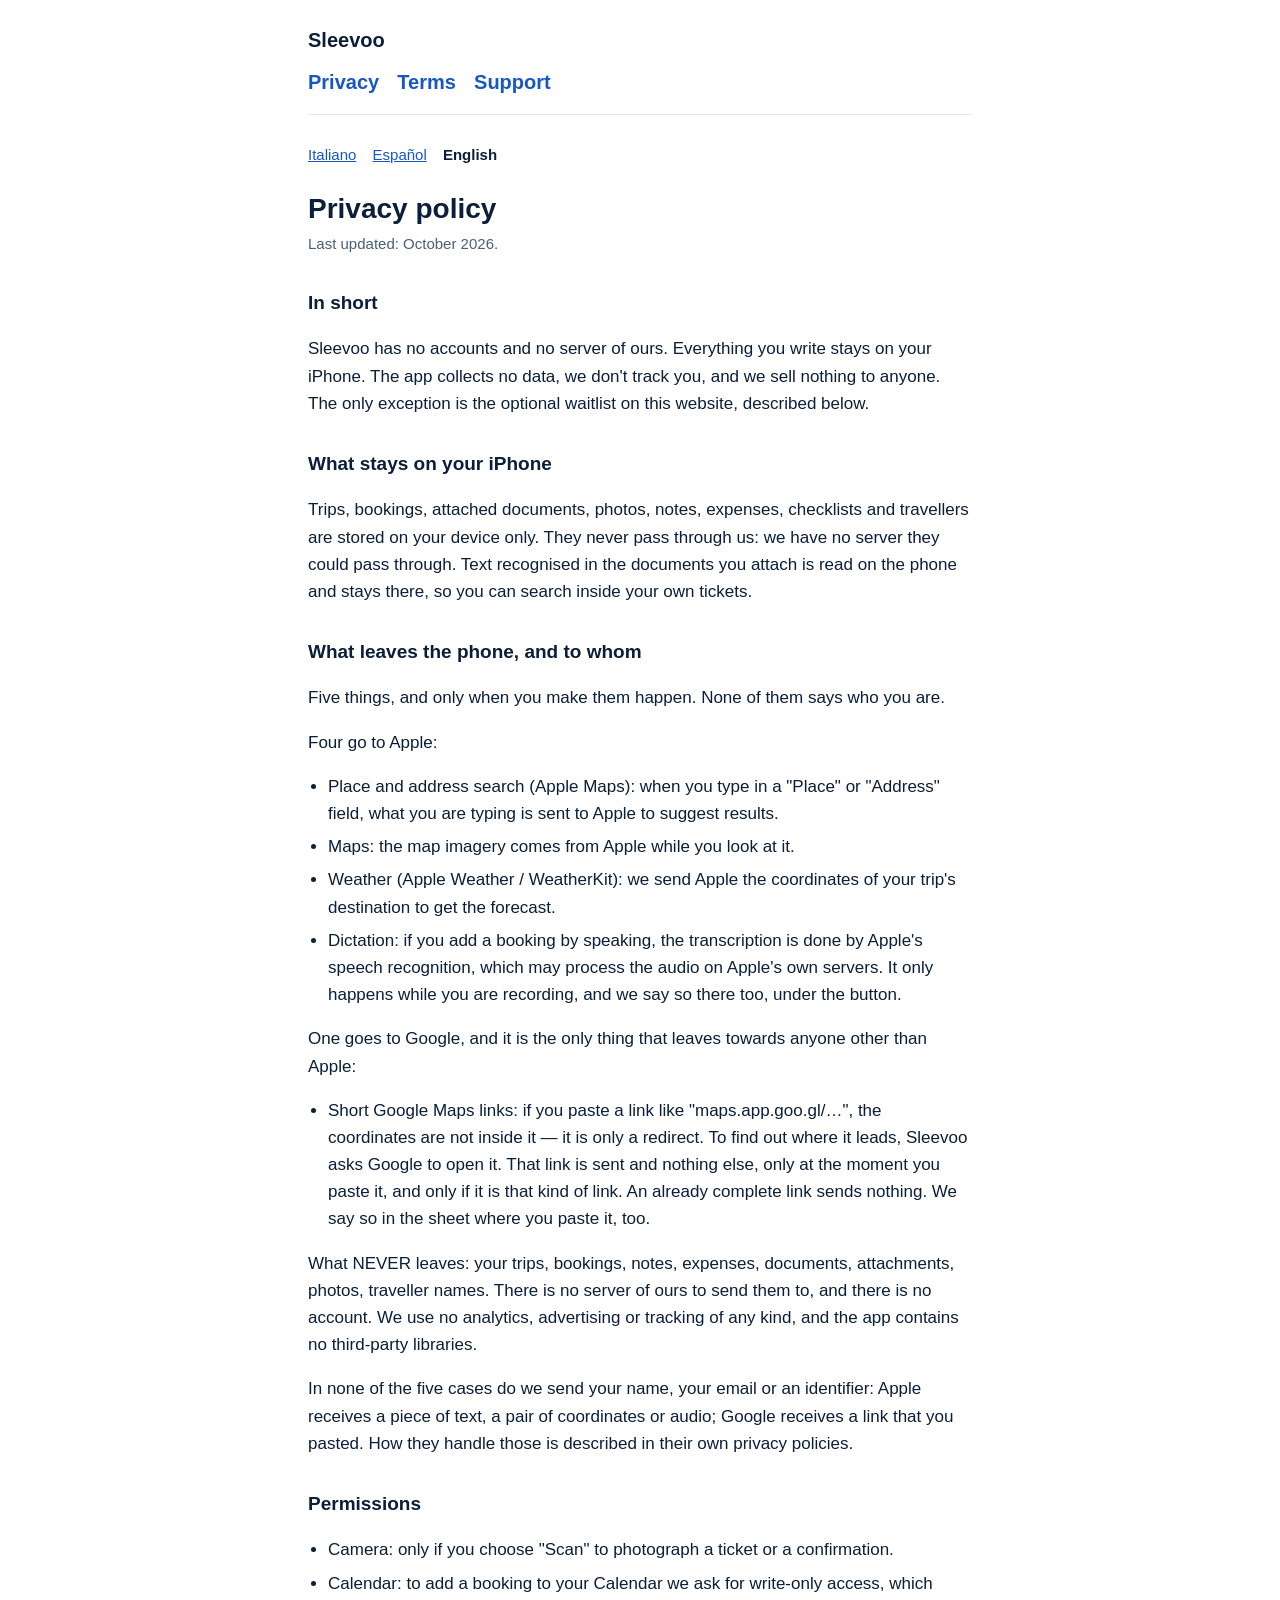
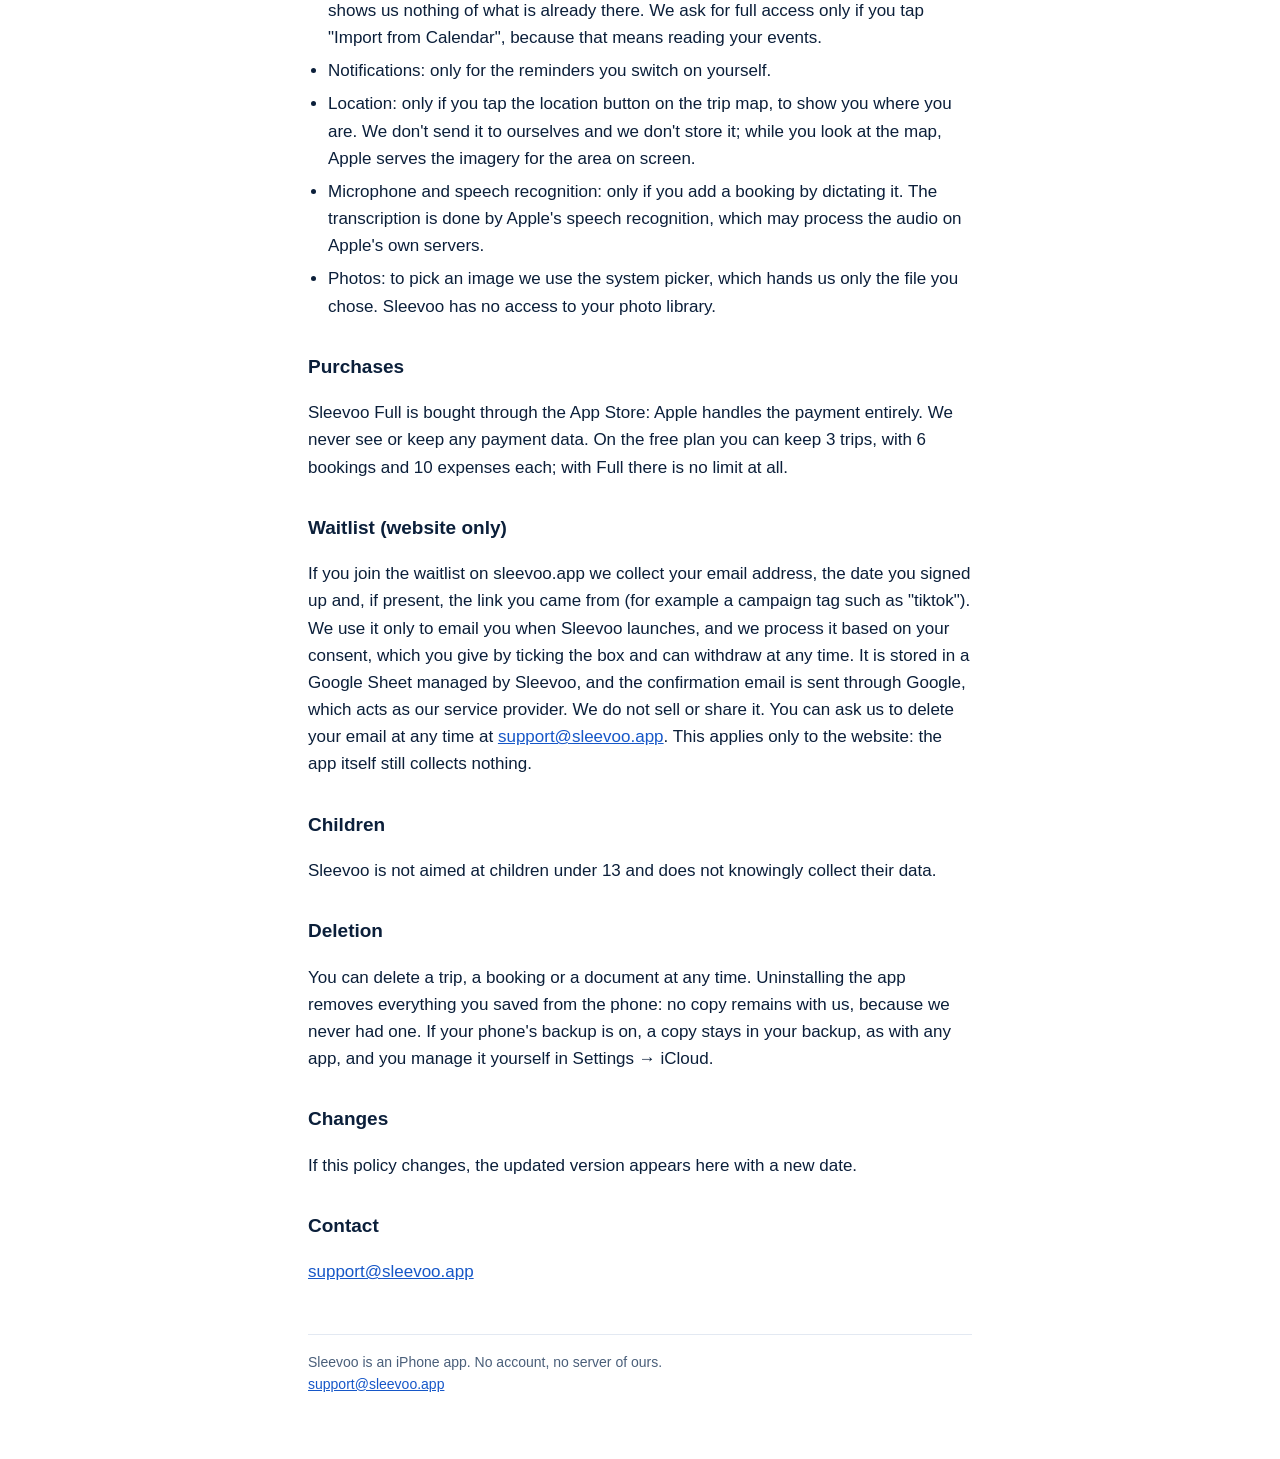
==== en/privacy.html @ 6f4e6257 "Add files via upload" ====
<!DOCTYPE html>
<html lang="en">
<head>
<meta charset="utf-8">
<meta name="viewport" content="width=device-width, initial-scale=1">
<title>Privacy policy · Sleevoo</title>
<link rel="stylesheet" href="../style.css">
</head>
<body>
<header>
  <a href="../index.html">Sleevoo</a>
  <nav><a href="privacy.html">Privacy</a> <a href="termini.html">Terms</a> <a href="supporto.html">Support</a></nav>
</header>
<p class="lingue"><a href="../it/privacy.html">Italiano</a> <a href="../es/privacy.html">Español</a> <strong>English</strong></p>
<h1>Privacy policy</h1>
<p class="data">Last updated: October 2026.</p>
<h2>In short</h2>
<p>Sleevoo has no accounts and no server of ours. Everything you write stays on your iPhone. The app collects no data, we don&#x27;t track you, and we sell nothing to anyone. The only exception is the optional waitlist on this website, described below.</p>
<h2>What stays on your iPhone</h2>
<p>Trips, bookings, attached documents, photos, notes, expenses, checklists and travellers are stored on your device only. They never pass through us: we have no server they could pass through. Text recognised in the documents you attach is read on the phone and stays there, so you can search inside your own tickets.</p>
<h2>What leaves the phone, and to whom</h2>
<p>Five things, and only when you make them happen. None of them says who you are.</p>
<p>Four go to Apple:</p>
<ul><li>Place and address search (Apple Maps): when you type in a &quot;Place&quot; or &quot;Address&quot; field, what you are typing is sent to Apple to suggest results.</li><li>Maps: the map imagery comes from Apple while you look at it.</li><li>Weather (Apple Weather / WeatherKit): we send Apple the coordinates of your trip&#x27;s destination to get the forecast.</li><li>Dictation: if you add a booking by speaking, the transcription is done by Apple&#x27;s speech recognition, which may process the audio on Apple&#x27;s own servers. It only happens while you are recording, and we say so there too, under the button.</li></ul>
<p>One goes to Google, and it is the only thing that leaves towards anyone other than Apple:</p>
<ul><li>Short Google Maps links: if you paste a link like &quot;maps.app.goo.gl/…&quot;, the coordinates are not inside it — it is only a redirect. To find out where it leads, Sleevoo asks Google to open it. That link is sent and nothing else, only at the moment you paste it, and only if it is that kind of link. An already complete link sends nothing. We say so in the sheet where you paste it, too.</li></ul>
<p>What NEVER leaves: your trips, bookings, notes, expenses, documents, attachments, photos, traveller names. There is no server of ours to send them to, and there is no account. We use no analytics, advertising or tracking of any kind, and the app contains no third-party libraries.</p>
<p>In none of the five cases do we send your name, your email or an identifier: Apple receives a piece of text, a pair of coordinates or audio; Google receives a link that you pasted. How they handle those is described in their own privacy policies.</p>
<h2>Permissions</h2>
<ul><li>Camera: only if you choose &quot;Scan&quot; to photograph a ticket or a confirmation.</li><li>Calendar: to add a booking to your Calendar we ask for write-only access, which shows us nothing of what is already there. We ask for full access only if you tap &quot;Import from Calendar&quot;, because that means reading your events.</li><li>Notifications: only for the reminders you switch on yourself.</li><li>Location: only if you tap the location button on the trip map, to show you where you are. We don&#x27;t send it to ourselves and we don&#x27;t store it; while you look at the map, Apple serves the imagery for the area on screen.</li><li>Microphone and speech recognition: only if you add a booking by dictating it. The transcription is done by Apple&#x27;s speech recognition, which may process the audio on Apple&#x27;s own servers.</li><li>Photos: to pick an image we use the system picker, which hands us only the file you chose. Sleevoo has no access to your photo library.</li></ul>
<h2>Purchases</h2>
<p>Sleevoo Full is bought through the App Store: Apple handles the payment entirely. We never see or keep any payment data. On the free plan you can keep 3 trips, with 6 bookings and 10 expenses each; with Full there is no limit at all.</p>
<h2>Waitlist (website only)</h2>
<p>If you join the waitlist on sleevoo.app we collect your email address, the date you signed up and, if present, the link you came from (for example a campaign tag such as &quot;tiktok&quot;). We use it only to email you when Sleevoo launches, and we process it based on your consent, which you give by ticking the box and can withdraw at any time. It is stored in a Google Sheet managed by Sleevoo, and the confirmation email is sent through Google, which acts as our service provider. We do not sell or share it. You can ask us to delete your email at any time at <a href="mailto:support@sleevoo.app">support@sleevoo.app</a>. This applies only to the website: the app itself still collects nothing.</p>
<h2>Children</h2>
<p>Sleevoo is not aimed at children under 13 and does not knowingly collect their data.</p>
<h2>Deletion</h2>
<p>You can delete a trip, a booking or a document at any time. Uninstalling the app removes everything you saved from the phone: no copy remains with us, because we never had one. If your phone&#x27;s backup is on, a copy stays in your backup, as with any app, and you manage it yourself in Settings → iCloud.</p>
<h2>Changes</h2>
<p>If this policy changes, the updated version appears here with a new date.</p>
<h2>Contact</h2>
<p><a href="mailto:support@sleevoo.app">support@sleevoo.app</a></p>
<footer>Sleevoo is an iPhone app. No account, no server of ours.<br><a href="mailto:support@sleevoo.app">support@sleevoo.app</a></footer>
</body>
</html>
---- style.css ----
/* Un foglio solo per tutte le pagine: leggibile su un telefono,
   niente librerie, niente font da scaricare, niente tracciamento. */
:root {
  --inchiostro: #0b1f3a;
  --inchiostro-tenue: #4a5f7a;
  --fondo: #ffffff;
  --accento: #1657c8;
  --linea: #e3e9f2;
}
@media (prefers-color-scheme: dark) {
  :root {
    --inchiostro: #eaf0f8;
    --inchiostro-tenue: #9fb2c9;
    --fondo: #0d1626;
    --accento: #74a9ff;
    --linea: #22314a;
  }
}
* { box-sizing: border-box; }
html { -webkit-text-size-adjust: 100%; }
body {
  margin: 0;
  padding: 24px 20px 64px;
  max-width: 44rem;
  margin-inline: auto;
  background: var(--fondo);
  color: var(--inchiostro);
  font: 17px/1.6 -apple-system, BlinkMacSystemFont, "Segoe UI", Roboto, Helvetica, Arial, sans-serif;
}
header { border-bottom: 1px solid var(--linea); padding-bottom: 16px; margin-bottom: 28px; }
header a { font-weight: 600; font-size: 20px; text-decoration: none; color: var(--inchiostro); }
nav { margin-top: 10px; font-size: 15px; }
nav a { color: var(--accento); text-decoration: none; margin-right: 14px; }
nav a:hover { text-decoration: underline; }
h1 { font-size: 28px; line-height: 1.25; margin: 0 0 6px; }
h2 { font-size: 19px; margin: 32px 0 8px; }
h3 { font-size: 17px; margin: 24px 0 6px; }
p, li { color: var(--inchiostro); }
.data { color: var(--inchiostro-tenue); font-size: 15px; margin: 0 0 24px; }
ul { padding-left: 20px; }
li { margin-bottom: 6px; }
a { color: var(--accento); }
footer {
  margin-top: 48px; padding-top: 16px;
  border-top: 1px solid var(--linea);
  color: var(--inchiostro-tenue); font-size: 14px;
}
.lingue { font-size: 15px; margin-bottom: 24px; }
.lingue a { margin-right: 12px; }
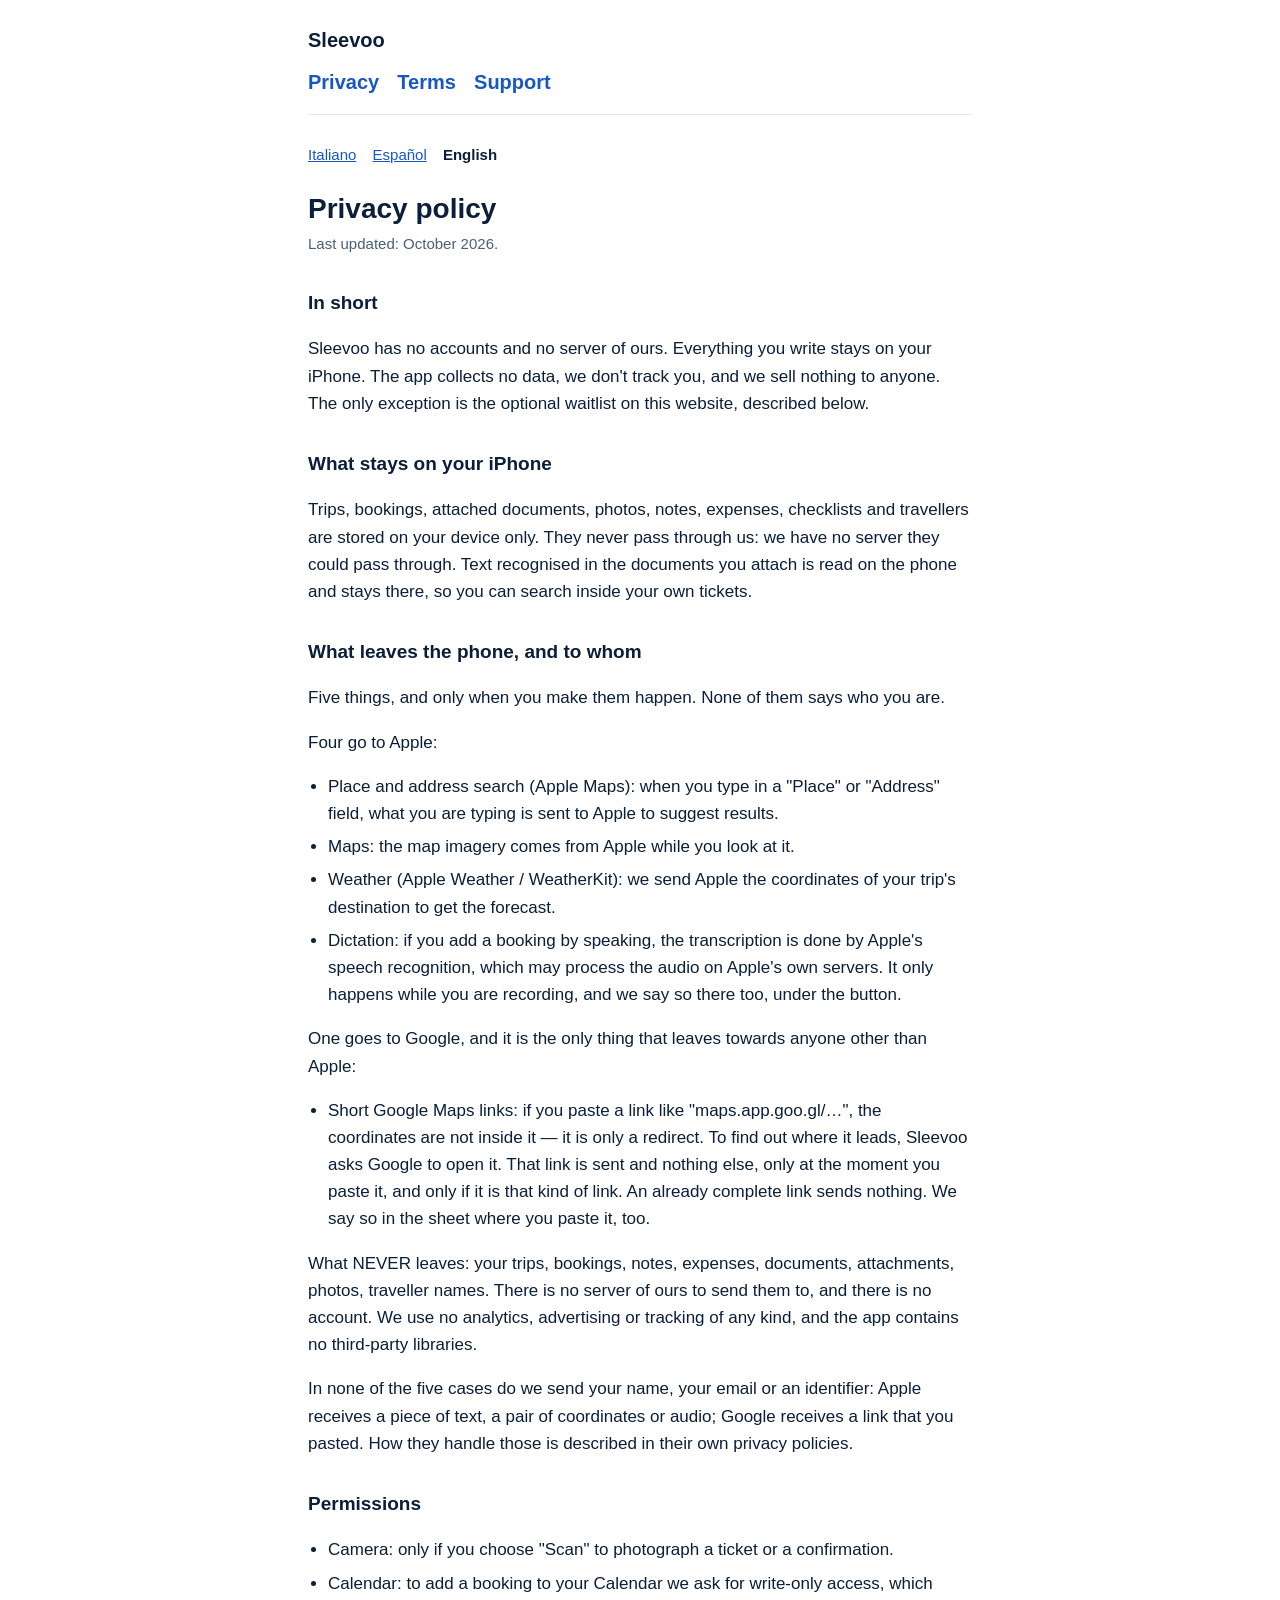
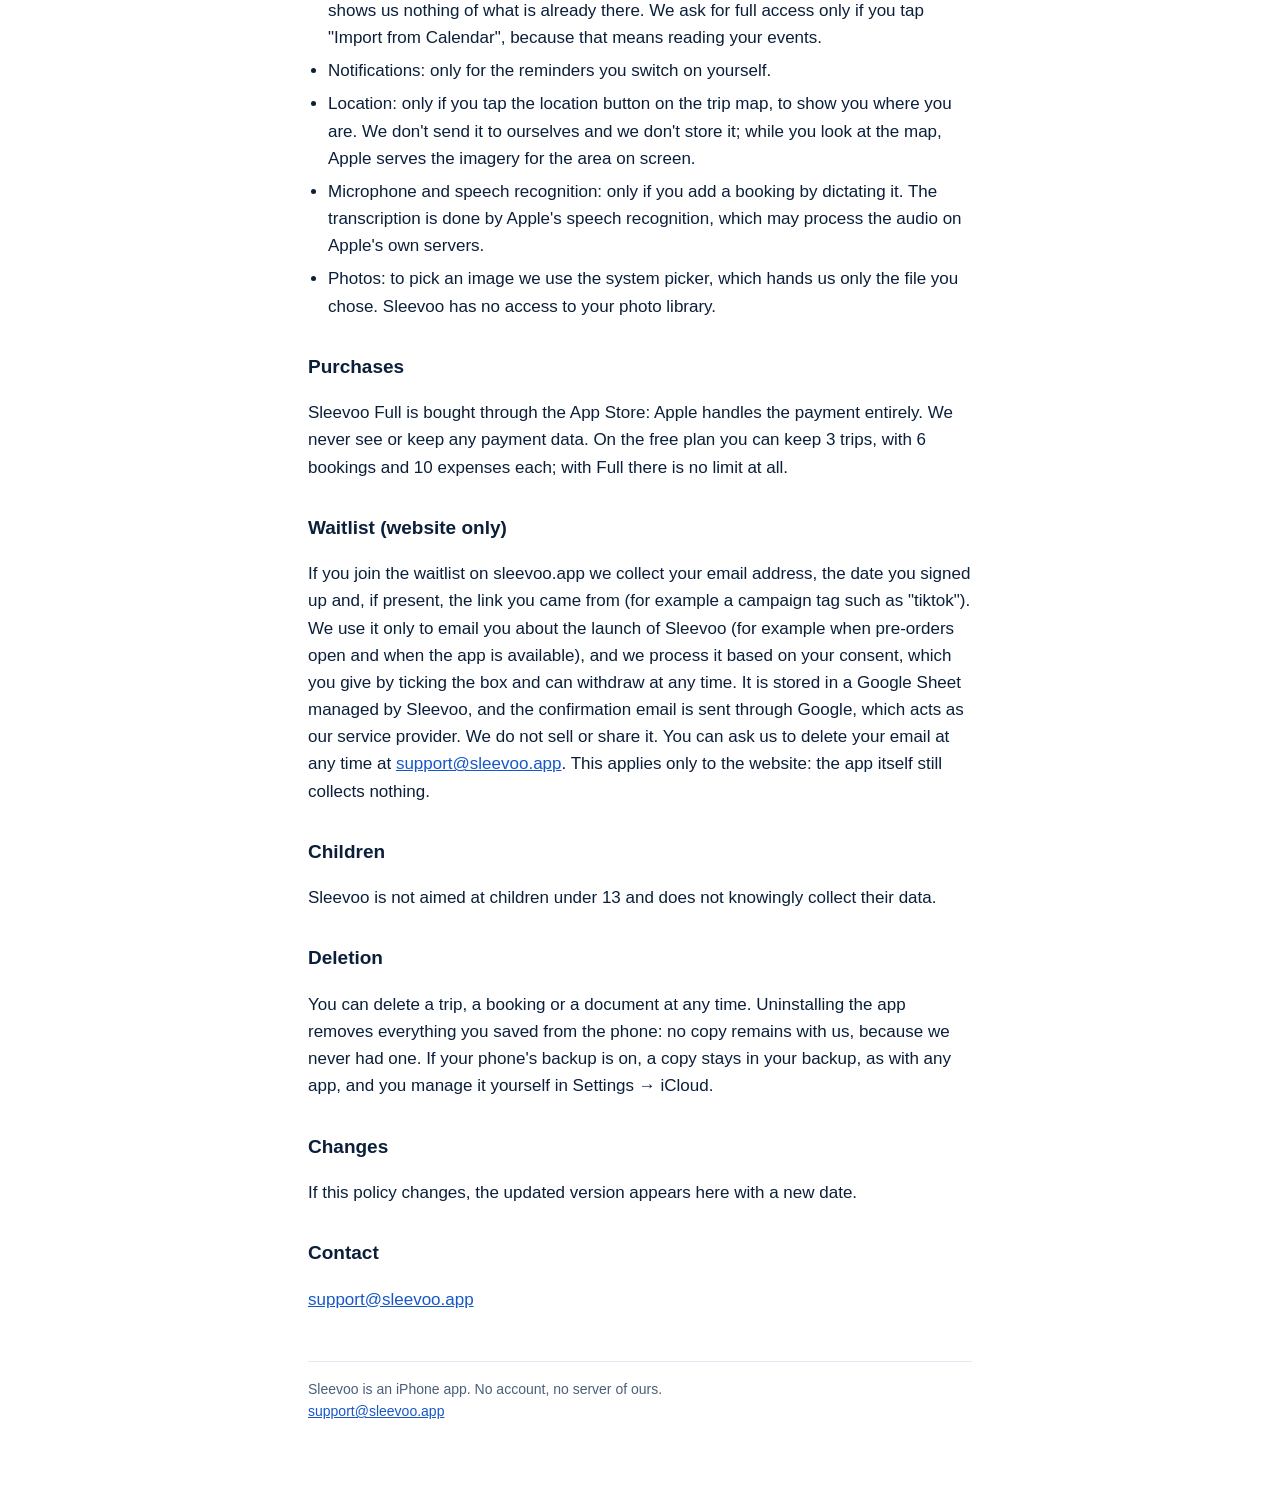
==== commit e7cae675: "Update privacy pages Update privacy pages" ====
--- a/en/privacy.html
+++ b/en/privacy.html
@@ -31,7 +31,7 @@
 <h2>Purchases</h2>
 <p>Sleevoo Full is bought through the App Store: Apple handles the payment entirely. We never see or keep any payment data. On the free plan you can keep 3 trips, with 6 bookings and 10 expenses each; with Full there is no limit at all.</p>
 <h2>Waitlist (website only)</h2>
-<p>If you join the waitlist on sleevoo.app we collect your email address, the date you signed up and, if present, the link you came from (for example a campaign tag such as &quot;tiktok&quot;). We use it only to email you when Sleevoo launches, and we process it based on your consent, which you give by ticking the box and can withdraw at any time. It is stored in a Google Sheet managed by Sleevoo, and the confirmation email is sent through Google, which acts as our service provider. We do not sell or share it. You can ask us to delete your email at any time at <a href="mailto:support@sleevoo.app">support@sleevoo.app</a>. This applies only to the website: the app itself still collects nothing.</p>
+<p>If you join the waitlist on sleevoo.app we collect your email address, the date you signed up and, if present, the link you came from (for example a campaign tag such as &quot;tiktok&quot;). We use it only to email you about the launch of Sleevoo (for example when pre-orders open and when the app is available), and we process it based on your consent, which you give by ticking the box and can withdraw at any time. It is stored in a Google Sheet managed by Sleevoo, and the confirmation email is sent through Google, which acts as our service provider. We do not sell or share it. You can ask us to delete your email at any time at <a href="mailto:support@sleevoo.app">support@sleevoo.app</a>. This applies only to the website: the app itself still collects nothing.</p>
 <h2>Children</h2>
 <p>Sleevoo is not aimed at children under 13 and does not knowingly collect their data.</p>
 <h2>Deletion</h2>
